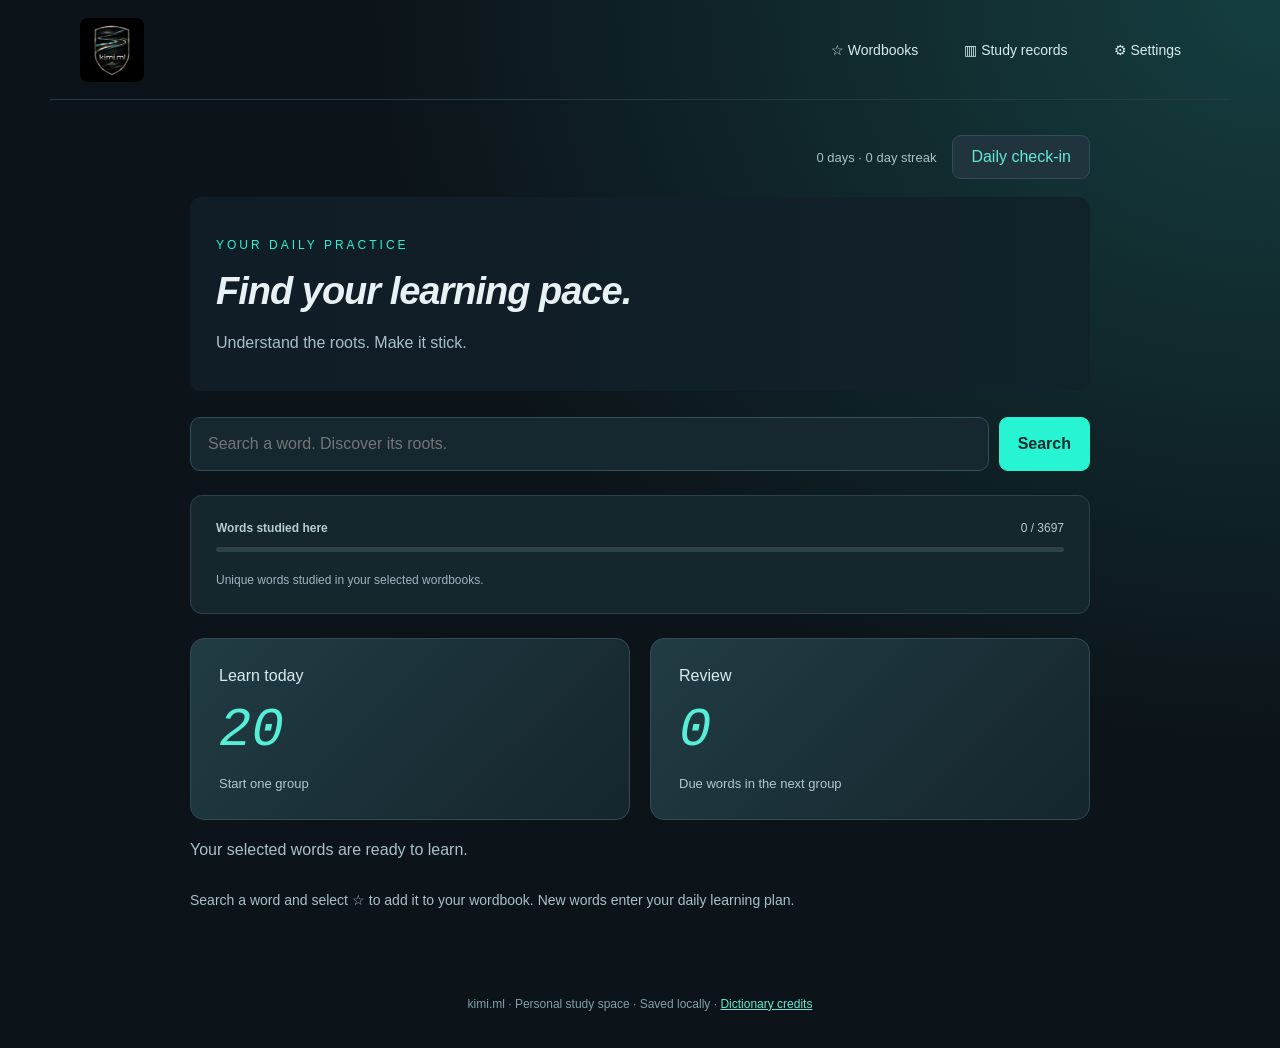
==== index.html @ d9953879 "Launch IELTS-kimi with browser-local study records and public IELTS vocabulary" ====
<!doctype html><html lang="en"><head><meta charset="utf-8"><meta name="viewport" content="width=device-width,initial-scale=1"><title>IELTS-kimi · Daily English Practice</title><link rel="icon" type="image/png" href="logo-shield.png?v=black-gold-2"><link rel="apple-touch-icon" href="logo-shield.png?v=black-gold-2"><link rel="stylesheet" href="app.css"></head><body><header><button id="home" class="brand" aria-label="Home"><img src="logo-shield.png?v=black-gold-2" alt="kimi.ml — Spa circuit and chip shield"></button><nav><button data-page="words">☆ <span>Wordbooks</span></button><button data-page="records">▥ <span>Study records</span></button><button data-page="settings" aria-label="Study settings">⚙ <span>Settings</span></button></nav></header><main><section id="today" class="page"><div class="check-in-bar"><span id="checkInSummary" class="muted"></span><button id="dailyCheckIn" type="button">Daily check-in</button></div><div class="hero"><p class="eyebrow">YOUR DAILY PRACTICE</p><h1>Find your learning pace.</h1><p>Understand the roots. Make it stick.</p></div><form id="searchForm"><input id="query" type="search" placeholder="Search a word. Discover its roots." aria-label="Search dictionary" required maxlength="80"><button class="primary">Search</button></form><div id="suggestions"></div><div class="progress-panel"><div id="newProgressWrap"><div class="new-progress-label"><b>Words studied here</b><span id="newProgressLabel"></span></div><progress id="newProgress" max="1" value="0"></progress></div><small>Unique words studied in your selected wordbooks.</small></div><div class="daily"><button id="learn"><span>Learn today</span><strong id="learnCount">—</strong><small>Start one group</small></button><button id="review"><span>Review</span><strong id="reviewCount">—</strong><small>Due words in the next group</small></button></div><p id="nextDue" class="muted"></p><p class="tip">Search a word and select ☆ to add it to your wordbook. New words enter your daily learning plan.</p></section><section id="words" class="page" hidden><div class="wordbooks-heading"><h1>Wordbooks</h1><button id="closeWordbooks" class="close-study" type="button" aria-label="Close wordbooks and return to Today" title="Close (Esc)">×</button></div><div class="wordbook-actions"><button id="openCreateBook" type="button" aria-expanded="false" aria-controls="createBookForm">Create wordbook</button><button id="openWordbooks" type="button" aria-expanded="false" aria-controls="wordBooks">My wordbooks</button></div><form id="createBookForm" class="create-book" hidden><input id="newBookName" placeholder="New wordbook name" aria-label="New wordbook name" maxlength="60" required><button id="createBook" class="primary" type="submit">Create</button></form><p id="bookStatus" role="status"></p><div id="wordBooks" hidden class="book-selectors" aria-label="Filter wordbooks"></div><input id="wordFilter" placeholder="Filter your saved words" aria-label="Filter saved words"><div class="wordbook-controls"><span id="wordRange" role="status"></span><label>Per page <select id="wordPageSize" aria-label="Words per page"><option value="10">10</option><option value="20" selected>20</option></select></label></div><div id="wordSuggestions" aria-live="polite"></div><div id="wordList"></div><nav id="wordPagination" class="pagination" aria-label="Wordbook pages"></nav><details><summary>Offline dictionary</summary><p id="offlineStatus"></p><p id="offlineMissing" class="muted"></p></details><details id="addWordsPanel"><summary>Add words to a wordbook</summary><label>Wordbook<select id="importBook" aria-label="Destination wordbook"></select></label><p>Choose a wordbook and enter one word per line. Existing learning progress is shared across wordbooks.</p><textarea id="importText" placeholder="infinite&#10;transport"></textarea><button id="importWords" class="primary">Add words</button><p id="importStatus"></p></details></section><section id="records" class="page" hidden><div class="wordbooks-heading"><h1>Study records</h1><button id="closeRecords" class="close-study" type="button" aria-label="Close study records and return to Today" title="Close (Esc)">×</button></div><div class="metrics"><div><small>Words learned</small><strong id="lifetimeWords"></strong></div><div><small>Total study time</small><strong id="lifetimeTime"></strong></div><div><small>Words studied here</small><strong id="newLearned"></strong></div><div><small>Current streak</small><strong id="streak"></strong></div></div><h2>Check-ins</h2><div class="metrics"><div><small>Total check-in days</small><strong id="checkInTotal"></strong></div><div><small>Current check-in streak</small><strong id="checkInStreak"></strong></div><div><small>Longest check-in streak</small><strong id="checkInBest"></strong></div><div><small>Study time here</small><strong id="localStudyTime"></strong></div></div><div class="calendar-nav"><button id="prevMonth">Previous</button><b id="month"></b><button id="nextMonth">Next</button></div><div id="calendar"></div><div id="dayDetail"></div><details hidden><summary>Imported history</summary><div class="progress-panel"><div><b>Bubei progress snapshot</b><span id="progressLabel"></span></div><progress id="progress" max="12907" value="6904"></progress><small id="migrationNote"></small></div><p id="historical"></p><p>Historical daily events and review dates were not present in the screenshots. They have not been invented.</p></details></section><section id="settings" class="page" hidden><div class="wordbooks-heading"><h1>Study settings</h1><button id="closeSettings" class="close-study" type="button" aria-label="Close study settings and return to Today" title="Close (Esc)">×</button></div><label>New words per group<select id="newLimit"><option>10</option><option>20</option><option>30</option></select></label><label>Reviews per group<select id="reviewLimit"><option>20</option><option>40</option><option>60</option></select></label><label>Pronunciation<select id="accent"><option value="en-US">American English</option><option value="en-GB">British English</option></select></label><label>Automatically pronounce words<input type="checkbox" id="autoSpeak"></label><details id="aiIntegration"><summary>AI assistance <span class="muted">· Not connected</span></summary><p>Connect an online AI service here in a future update for word-root explanations, memory tips, and example sentences.</p><p class="muted">This is a reserved integration entry. Provider and API key setup are not available yet. No AI requests are sent.</p></details><div class="backup"><h3>Your records are saved in this browser.</h3><p id="saveStatus" role="status">Connecting…</p><button id="retry">Retry save</button> <button id="export">Download backup</button> <button id="restore">Restore backup</button><input type="file" id="restoreFile" accept=".json" hidden></div><details><summary>How reviews work</summary><p>Recall before revealing. Reviews use calendar days: Forgot → tomorrow; Unsure → 2 days; Remembered → 3 days initially, then 6 days and progressively longer intervals (up to 365 days). Forgot resets the interval and reduces future growth; Unsure brings the word back in 2 days. This is a day-based SM-2 adaptation, not Bubei’s proprietary algorithm.</p><p>Overdue learning steps come first, followed by overdue reviews. A new group is available each day while unstudied words remain. Unfinished groups resume on the same day. You can continue with additional groups after finishing. Due reviews remain available separately.</p><a href="https://super-memory.com/english/ol/sm2.htm" target="_blank" rel="noopener">SuperMemo SM-2 specification</a> · <a href="https://docs.ankiweb.net/deck-options.html" target="_blank" rel="noopener">Anki learning steps</a> · <a href="https://www.psychologicalscience.org/publications/journals/pspi/learning-techniques.html" target="_blank" rel="noopener">Research on spaced retrieval</a></details></section><section id="study" class="page" hidden><div class="study-top"><span id="sessionCount"></span></div><progress id="groupProgress" max="1" value="0" hidden aria-label="Current group progress"></progress><form id="resultSearch" hidden><input id="resultQuery" type="search" aria-label="Search another word" required maxlength="80"><button class="primary">Search</button></form><div class="study-panel"><button id="exit" class="close-study" type="button" aria-label="Close and return to Today" title="Close (Esc)">×</button><div id="studyEmpty" hidden></div><div id="definitionActions" hidden><button id="retryDefinition">Retry</button> <button id="skipDefinition">Skip for now</button></div><button id="nextGroup" class="primary" hidden>Learn another group</button><article id="card"><div class="wordheading"><h1 id="word"></h1><button id="sound" aria-label="Pronounce word">♫</button><button id="star" aria-label="Save word" aria-pressed="false">☆</button></div><div class="pronunciation-choice"><label for="wordAccent">Pronunciation</label><select id="wordAccent"><option value="en-US">American English</option><option value="en-GB">British English</option></select></div><p id="phonetic"></p><button id="reveal" class="primary">Recall, then reveal</button><div id="answer"><p id="meaning"></p><button id="toggleChinese" aria-expanded="false">Show Chinese</button><p id="chineseMeaning" lang="zh-CN" hidden></p><div id="partsLegend" class="legend"><span>Prefix</span><span>Root</span><span>Suffix</span></div><div id="parts"></div><h3 id="originTitle" hidden>Word origin</h3><p id="origin" class="muted"></p><a id="etymologySource" target="_blank" rel="noopener" hidden>Etymology source</a><a id="exampleSource" target="_blank" rel="noopener" hidden>Example source</a><p id="exampleSense" class="muted" hidden></p><div id="exampleRow" hidden><p id="example"></p><button id="readExample" type="button" aria-label="Read example aloud">♫ Listen</button></div></div><div id="ratings"><button data-grade="again">Forgot</button><button data-grade="hard">Unsure</button><button data-grade="good">Remembered</button></div><p id="studyHint" class="muted"></p></article></div></section><p id="notice" role="status"></p></main><dialog id="saveBookDialog" aria-labelledby="saveBookTitle"><button id="closeSaveBooks" class="close-study" type="button" aria-label="Close">×</button><h2 id="saveBookTitle">Save to wordbooks</h2><p id="saveBookWord"></p><div id="saveBookOptions"></div><p id="saveBookStatus" role="status"></p><button id="saveBookConfirm" class="primary" type="button">Save</button></dialog><footer>kimi.ml · Personal study space · Saved locally · <a href="./sources.html">Dictionary credits</a></footer><script src="scheduler.js"></script><script src="./browser-store.js"></script><script src="client.js"></script></body></html>
---- app.css ----
*{box-sizing:border-box}html{color-scheme:dark}body{margin:0;background:radial-gradient(ellipse at 100% 0,#153e40,transparent 50%),#0c1419;color:#e8f1f3;font:16px -apple-system,BlinkMacSystemFont,'Segoe UI',sans-serif;min-height:100vh}button,input,select,textarea{font:inherit}button{cursor:pointer;background:#20343e;color:#d8ebee;border:1px solid #324c56;border-radius:9px;padding:12px 18px}button:hover{background:#294751}button:disabled{opacity:.5;cursor:wait}button:focus-visible,input:focus-visible,select:focus-visible,a:focus-visible{outline:2px solid #27f4d2;outline-offset:3px}[hidden]{display:none!important}header{max-width:1180px;margin:auto;height:100px;display:flex;justify-content:space-between;align-items:center;padding:0 30px;border-bottom:1px solid #253b43}.brand{display:flex;align-items:center;gap:12px;background:none;border:0;padding:0;font-size:28px;font-style:italic}.brand img{width:64px;height:64px;object-fit:contain;border-radius:8px;flex:none}nav{display:flex;gap:8px}nav button{background:transparent;border-color:transparent;font-size:14px}nav button.selected{color:#27f4d2;background:#27f4d20e}main{max-width:960px;margin:auto;padding:35px 30px}.hero{padding:25px 0 30px;position:relative}.eyebrow{letter-spacing:3px;font-size:12px;color:#27f4d2}h1{font-size:38px;letter-spacing:-1px;margin:14px 0;font-style:italic}p{line-height:1.75}.hero>p:last-child,.muted,.tip{color:#a8c0c8}.hero:after{content:'';position:absolute;right:10px;top:35px;width:100px;height:100px;border-right:8px solid #27f4d2;border-bottom:8px solid #27f4d2;transform:skew(-20deg);opacity:.12;pointer-events:none}#searchForm{display:flex;gap:10px;margin:0 0 20px}input[type=search],#wordFilter,textarea{background:#17272f;border:1px solid #34505a;border-radius:10px;padding:17px;color:#e9f3f4;min-width:0;width:100%}.primary{background:#27f4d2;color:#052b2d;font-weight:650;border-color:#27f4d2}.primary:hover{background:#7fffe8}.progress-panel{padding:25px;background:#15262d;border:1px solid #2b424c;border-radius:12px;margin:24px 0}.progress-panel>div{display:flex;justify-content:space-between;gap:20px;font-size:14px}progress{width:100%;height:8px;margin:18px 0;accent-color:#27f4d2;border:0;border-radius:8px}progress::-webkit-progress-bar{background:#2b4247;border-radius:8px}progress::-webkit-progress-value{background:#27f4d2;border-radius:8px}.progress-panel small{font-size:12px;color:#9bb7bf}.daily{display:grid;grid-template-columns:1fr 1fr;gap:20px}.daily button{text-align:left;background:linear-gradient(135deg,#213c43,#15252d);padding:28px;border-radius:14px}.daily span,.daily strong,.daily small{display:block}.daily strong{font:italic 54px ui-monospace,monospace;color:#56eed7;margin:15px 0}.daily small{font-size:13px;color:#b1c9ce}.tip{font-size:14px;margin-top:24px}footer{text-align:center;font-size:12px;color:#809fa8;padding:35px}.metrics{display:grid;grid-template-columns:repeat(4,1fr);gap:10px;margin:25px 0}.metrics>div{padding:18px;background:#182b34;border-radius:10px}.metrics strong{display:block;font-size:27px;margin-top:12px;color:#39e9cf}.metrics small{font-size:12px;color:#acc6cd}.calendar-nav{display:flex;justify-content:space-between;align-items:center;margin-top:30px}#calendar{display:grid;grid-template-columns:repeat(7,1fr);gap:10px;margin:25px 0}#calendar>span{text-align:center;color:#96b4bc;font-size:12px}#calendar button{padding:14px 4px}.studied{background:#27f4d2;color:#062e2d}.current-day{outline:1px solid #27f4d2}details{padding:20px;background:#14262e;border:1px solid #28434c;border-radius:12px;margin:25px 0}summary{cursor:pointer}details p,details a{font-size:14px}a{color:#63e9d4}label{display:flex;justify-content:space-between;align-items:center;padding:24px 0;border-bottom:1px solid #30434d;gap:20px}select{padding:10px;background:#182b34;border:1px solid #38545e;border-radius:6px}.backup{margin:30px 0}#saveStatus,#notice{color:#6ef0db;font-size:14px}textarea{height:150px;margin:15px 0}.wordrow{display:flex;justify-content:space-between;gap:15px;align-items:center;border-bottom:1px solid #2a414b;padding:17px 0}.wordrow .name{flex:1;text-align:left;background:transparent;border:0}.wordrow small{color:#9fbac2;display:block;font-size:12px;margin-top:5px}.star{color:#54efd5;font-size:24px;background:none;border:0}.study-top{display:flex;justify-content:space-between;align-items:center;color:#a5c3cb;font-size:14px}#card{margin:25px 0;background:#172830;border:1px solid #35515a;border-top:3px solid #27f4d2;border-radius:12px;padding:32px}.wordheading{display:flex;justify-content:center;align-items:center;gap:16px}.wordheading h1{font:52px Georgia,serif;font-style:normal;overflow-wrap:anywhere}.wordheading button{padding:8px 12px}#star[aria-pressed=true]{color:#27f4d2}#phonetic{text-align:center;color:#9ebcc4}#meaning{white-space:pre-line;line-height:1.8}#parts{display:flex;flex-wrap:wrap;gap:12px}.part{flex:1;min-width:125px;border-radius:10px;padding:20px}.part b{font:30px Georgia,serif}.part p{font-size:14px}.pink{background:#4c3045;color:#ffbbd5}.blue{background:#28485f;color:#b9ddff}.green{background:#195447;color:#b3f5d7}.legend{display:flex;gap:20px;font-size:12px;margin:25px 0 14px;color:#bdcdd2}.legend span:nth-child(1){color:#ffbbd5}.legend span:nth-child(2){color:#b9ddff}.legend span:nth-child(3){color:#b3f5d7}#origin{font-size:14px;border-left:2px solid #27f4d2;padding-left:14px}#example{font:20px/1.6 Georgia,serif}#source{color:#8eafb8;font-size:12px}#ratings{display:flex;gap:10px;margin-top:25px;position:sticky;bottom:0;padding:12px 0;background:#172830}#ratings button{flex:1}#ratings button:last-child{background:#27f4d2;color:#0b2d31}#ratings small{display:block;font-size:12px;margin-top:7px}#studyHint{font-size:13px}#studyEmpty{padding:35px 0}#suggestions button{margin:0 6px 8px 0;padding:8px 13px;font-size:14px}@media(max-width:650px){header{height:80px;padding:0 16px}.brand{font-size:23px}.brand img{width:44px;height:44px}nav{gap:0}nav button{padding:8px;font-size:12px}main{padding:20px 16px}h1{font-size:29px}.daily{gap:12px}.daily button{padding:20px}.daily strong{font-size:42px}.metrics{grid-template-columns:1fr 1fr}.wordheading h1{font-size:36px}#card{padding:22px 16px}.wordheading{gap:8px}#ratings button{padding:12px 6px;font-size:13px}.calendar-nav button{font-size:12px;padding:8px}#calendar{gap:6px}.progress-panel>div{flex-direction:column;gap:5px}}
.new-progress-label{display:flex;justify-content:space-between;font-size:12px;color:#b5cdd1}.new-progress-label+progress{height:5px;margin:12px 0 18px}#newProgressWrap{display:block!important}#newProgressWrap[hidden]{display:none!important}
.hero{isolation:isolate;border-radius:12px;overflow:hidden;padding:26px;margin-bottom:26px;background:#12232c}.hero:before{content:'';position:absolute;inset:0;z-index:-1;background:linear-gradient(90deg,#101d26f5 5%,#101d26d9 42%,#101d2630),url('https://images.ctfassets.net/1fvlg6xqnm65/7BzK4o3lcMUyHcgLd9KZUO/05d774510a98fdb134182cd5fd66915b/Image1.JPG?fm=webp&q=75&w=1200') center 58%/cover}.hero:after{display:none}.hero p{margin-bottom:8px}

#resultSearch{display:flex;gap:12px;margin:24px 0}#resultSearch[hidden]{display:none}#resultQuery{flex:1;min-width:0}#meaning,#chineseMeaning{white-space:pre-line}#toggleChinese{font-size:.85rem;padding:6px 12px}#studyEmpty{padding:32px;border:1px solid #30434a;border-radius:16px}

.study-panel{position:relative;margin:25px 0}
.study-panel #card{margin:0;padding-top:64px}
.study-panel #studyEmpty{padding:64px 32px 32px}
.close-study{position:absolute;top:12px;right:12px;z-index:2;width:40px;height:40px;display:grid;place-items:center;padding:0;border:0;border-radius:50%;background:transparent;color:#afc4c9;font-size:28px;line-height:1;cursor:pointer}
.close-study:hover{background:#2a4148;color:#63edcf}
.close-study:focus-visible{outline:2px solid #63edcf;outline-offset:3px}

.wordbook-controls{display:flex;justify-content:space-between;align-items:center;gap:16px;margin:18px 0;color:#afc4c9;font-size:14px}.wordbook-controls label{display:flex;align-items:center;gap:10px;margin:0}.wordbook-controls select{width:auto;padding:8px 12px}.pagination{display:flex;justify-content:center;align-items:center;flex-wrap:wrap;gap:8px;margin:24px 0}.pagination button{min-width:40px;padding:10px 14px}.pagination button[aria-current="page"]{background:#63edcf;color:#102326}.pagination button:disabled{opacity:.35;cursor:default}

.book-selectors{display:flex;gap:12px;flex-wrap:wrap;align-items:center;margin:22px 0}.book-selectors label{display:flex;align-items:center;gap:8px;margin:0;padding:10px 14px;border:1px solid #30434a;border-radius:10px;font-size:14px}.book-selectors input{width:18px;height:18px;accent-color:#63edcf}.book-selectors small{color:#afc4c9}

.create-book{display:flex;gap:12px;align-items:center;margin:20px 0}.create-book input{flex:1;min-width:0}.create-book button{white-space:nowrap}@media(max-width:600px){.create-book{flex-wrap:wrap}.create-book input{flex-basis:100%}}

.wordbook-actions{display:flex;flex-wrap:wrap;gap:12px;margin:20px 0}.wordbook-actions button[aria-expanded="true"]{background:#243e40;color:#63edcf}.create-book[hidden],.book-selectors[hidden]{display:none!important}#wordBooks{max-height:320px;overflow-y:auto;align-content:flex-start}#newBookName{padding:14px 18px;border:1px solid #30434a;border-radius:12px;background:#18252b;color:#e1ecef}

#saveBookDialog{position:fixed;width:min(440px,calc(100% - 32px));box-sizing:border-box;padding:28px;border:1px solid #30434a;border-radius:18px;background:#18252b;color:#e1ecef}#saveBookDialog::backdrop{background:#0009}#saveBookOptions{display:grid;gap:12px;max-height:45vh;overflow:auto;margin:22px 0}#saveBookOptions label{display:flex;align-items:center;gap:12px;margin:0}#saveBookOptions input{width:18px;height:18px;accent-color:#63edcf}#wordSuggestions button{margin:4px;padding:6px 12px}#wordSuggestions{color:#afc4c9}

.wordbooks-heading{display:flex;align-items:center;justify-content:space-between;gap:20px}.wordbooks-heading .close-study{position:static;flex-shrink:0}

.pronunciation-choice{display:flex;justify-content:center;align-items:center;gap:12px;flex-wrap:wrap;margin:12px 0}.pronunciation-choice label{padding:0;border:0;color:#a8c0c8;font-size:14px}#exampleRow{display:flex;align-items:center;gap:16px;flex-wrap:wrap}#exampleRow p{flex:1;min-width:180px}#readExample{white-space:nowrap}

.check-in-bar{display:flex;align-items:center;justify-content:flex-end;gap:16px;margin-bottom:18px}.check-in-bar span{font-size:13px}#dailyCheckIn{color:#63e9d4}.checked-in{box-shadow:inset 0 0 0 2px #63e9d4}#origin{white-space:pre-line}#exampleSource,#etymologySource{font-size:12px}#originTitle{font-size:16px;margin-top:24px}
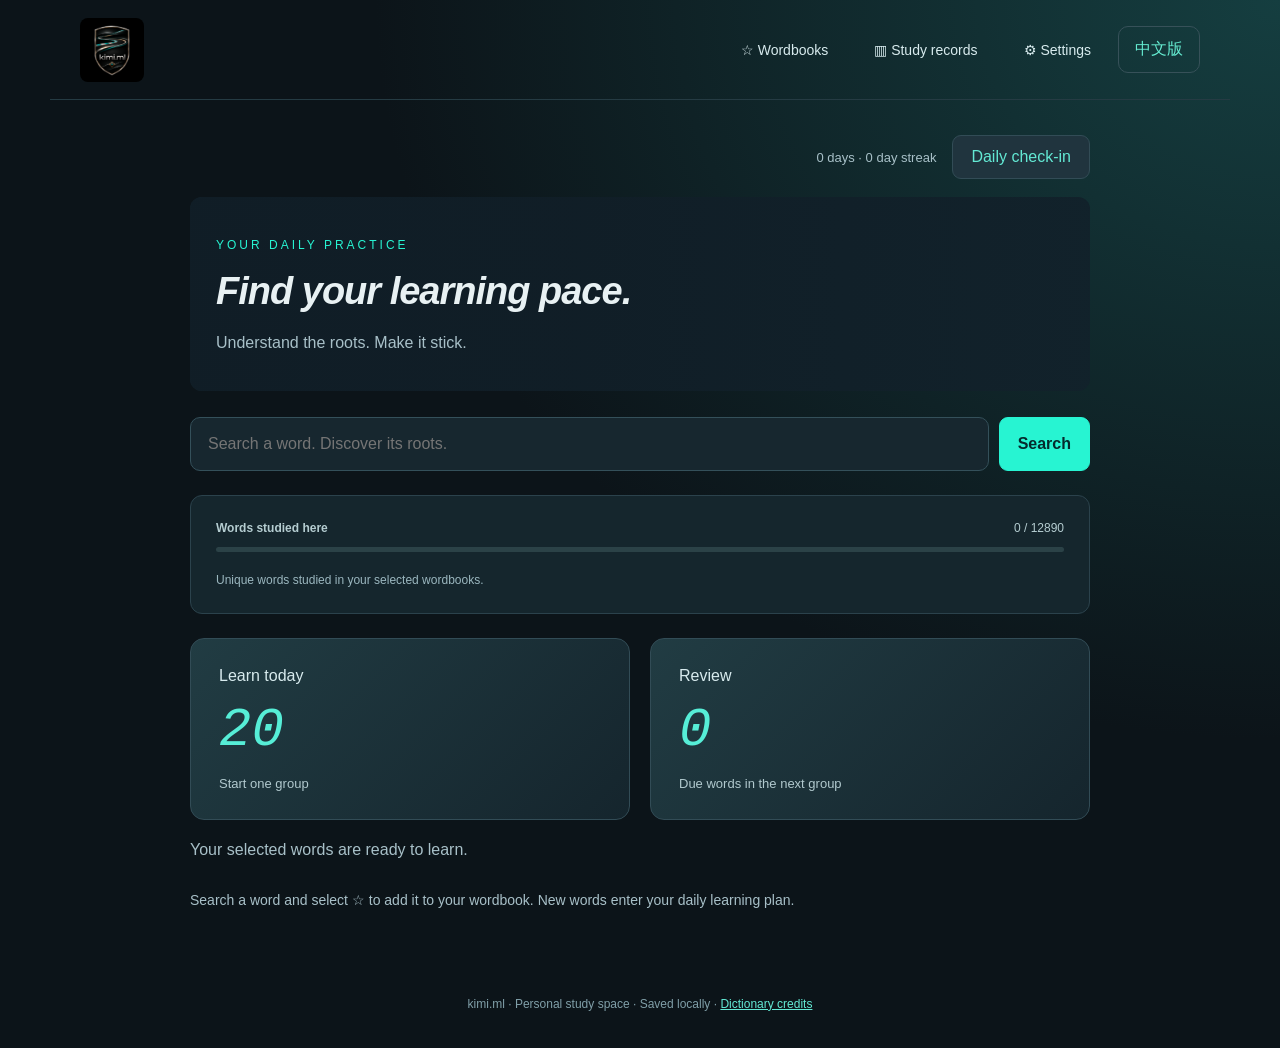
==== commit b0a31474: "Add Chinese interface and matching bilingual app entrances" ====
--- a/index.html
+++ b/index.html
@@ -1 +1 @@
-<!doctype html><html lang="en"><head><meta charset="utf-8"><meta name="viewport" content="width=device-width,initial-scale=1"><title>IELTS-kimi · Daily English Practice</title><link rel="icon" type="image/png" href="logo-shield.png?v=black-gold-2"><link rel="apple-touch-icon" href="logo-shield.png?v=black-gold-2"><link rel="stylesheet" href="app.css"></head><body><header><button id="home" class="brand" aria-label="Home"><img src="logo-shield.png?v=black-gold-2" alt="kimi.ml — Spa circuit and chip shield"></button><nav><button data-page="words">☆ <span>Wordbooks</span></button><button data-page="records">▥ <span>Study records</span></button><button data-page="settings" aria-label="Study settings">⚙ <span>Settings</span></button></nav></header><main><section id="today" class="page"><div class="check-in-bar"><span id="checkInSummary" class="muted"></span><button id="dailyCheckIn" type="button">Daily check-in</button></div><div class="hero"><p class="eyebrow">YOUR DAILY PRACTICE</p><h1>Find your learning pace.</h1><p>Understand the roots. Make it stick.</p></div><form id="searchForm"><input id="query" type="search" placeholder="Search a word. Discover its roots." aria-label="Search dictionary" required maxlength="80"><button class="primary">Search</button></form><div id="suggestions"></div><div class="progress-panel"><div id="newProgressWrap"><div class="new-progress-label"><b>Words studied here</b><span id="newProgressLabel"></span></div><progress id="newProgress" max="1" value="0"></progress></div><small>Unique words studied in your selected wordbooks.</small></div><div class="daily"><button id="learn"><span>Learn today</span><strong id="learnCount">—</strong><small>Start one group</small></button><button id="review"><span>Review</span><strong id="reviewCount">—</strong><small>Due words in the next group</small></button></div><p id="nextDue" class="muted"></p><p class="tip">Search a word and select ☆ to add it to your wordbook. New words enter your daily learning plan.</p></section><section id="words" class="page" hidden><div class="wordbooks-heading"><h1>Wordbooks</h1><button id="closeWordbooks" class="close-study" type="button" aria-label="Close wordbooks and return to Today" title="Close (Esc)">×</button></div><div class="wordbook-actions"><button id="openCreateBook" type="button" aria-expanded="false" aria-controls="createBookForm">Create wordbook</button><button id="openWordbooks" type="button" aria-expanded="false" aria-controls="wordBooks">My wordbooks</button></div><form id="createBookForm" class="create-book" hidden><input id="newBookName" placeholder="New wordbook name" aria-label="New wordbook name" maxlength="60" required><button id="createBook" class="primary" type="submit">Create</button></form><p id="bookStatus" role="status"></p><div id="wordBooks" hidden class="book-selectors" aria-label="Filter wordbooks"></div><input id="wordFilter" placeholder="Filter your saved words" aria-label="Filter saved words"><div class="wordbook-controls"><span id="wordRange" role="status"></span><label>Per page <select id="wordPageSize" aria-label="Words per page"><option value="10">10</option><option value="20" selected>20</option></select></label></div><div id="wordSuggestions" aria-live="polite"></div><div id="wordList"></div><nav id="wordPagination" class="pagination" aria-label="Wordbook pages"></nav><details><summary>Offline dictionary</summary><p id="offlineStatus"></p><p id="offlineMissing" class="muted"></p></details><details id="addWordsPanel"><summary>Add words to a wordbook</summary><label>Wordbook<select id="importBook" aria-label="Destination wordbook"></select></label><p>Choose a wordbook and enter one word per line. Existing learning progress is shared across wordbooks.</p><textarea id="importText" placeholder="infinite&#10;transport"></textarea><button id="importWords" class="primary">Add words</button><p id="importStatus"></p></details></section><section id="records" class="page" hidden><div class="wordbooks-heading"><h1>Study records</h1><button id="closeRecords" class="close-study" type="button" aria-label="Close study records and return to Today" title="Close (Esc)">×</button></div><div class="metrics"><div><small>Words learned</small><strong id="lifetimeWords"></strong></div><div><small>Total study time</small><strong id="lifetimeTime"></strong></div><div><small>Words studied here</small><strong id="newLearned"></strong></div><div><small>Current streak</small><strong id="streak"></strong></div></div><h2>Check-ins</h2><div class="metrics"><div><small>Total check-in days</small><strong id="checkInTotal"></strong></div><div><small>Current check-in streak</small><strong id="checkInStreak"></strong></div><div><small>Longest check-in streak</small><strong id="checkInBest"></strong></div><div><small>Study time here</small><strong id="localStudyTime"></strong></div></div><div class="calendar-nav"><button id="prevMonth">Previous</button><b id="month"></b><button id="nextMonth">Next</button></div><div id="calendar"></div><div id="dayDetail"></div><details hidden><summary>Imported history</summary><div class="progress-panel"><div><b>Bubei progress snapshot</b><span id="progressLabel"></span></div><progress id="progress" max="12907" value="6904"></progress><small id="migrationNote"></small></div><p id="historical"></p><p>Historical daily events and review dates were not present in the screenshots. They have not been invented.</p></details></section><section id="settings" class="page" hidden><div class="wordbooks-heading"><h1>Study settings</h1><button id="closeSettings" class="close-study" type="button" aria-label="Close study settings and return to Today" title="Close (Esc)">×</button></div><label>New words per group<select id="newLimit"><option>10</option><option>20</option><option>30</option></select></label><label>Reviews per group<select id="reviewLimit"><option>20</option><option>40</option><option>60</option></select></label><label>Pronunciation<select id="accent"><option value="en-US">American English</option><option value="en-GB">British English</option></select></label><label>Automatically pronounce words<input type="checkbox" id="autoSpeak"></label><details id="aiIntegration"><summary>AI assistance <span class="muted">· Not connected</span></summary><p>Connect an online AI service here in a future update for word-root explanations, memory tips, and example sentences.</p><p class="muted">This is a reserved integration entry. Provider and API key setup are not available yet. No AI requests are sent.</p></details><div class="backup"><h3>Your records are saved in this browser.</h3><p id="saveStatus" role="status">Connecting…</p><button id="retry">Retry save</button> <button id="export">Download backup</button> <button id="restore">Restore backup</button><input type="file" id="restoreFile" accept=".json" hidden></div><details><summary>How reviews work</summary><p>Recall before revealing. Reviews use calendar days: Forgot → tomorrow; Unsure → 2 days; Remembered → 3 days initially, then 6 days and progressively longer intervals (up to 365 days). Forgot resets the interval and reduces future growth; Unsure brings the word back in 2 days. This is a day-based SM-2 adaptation, not Bubei’s proprietary algorithm.</p><p>Overdue learning steps come first, followed by overdue reviews. A new group is available each day while unstudied words remain. Unfinished groups resume on the same day. You can continue with additional groups after finishing. Due reviews remain available separately.</p><a href="https://super-memory.com/english/ol/sm2.htm" target="_blank" rel="noopener">SuperMemo SM-2 specification</a> · <a href="https://docs.ankiweb.net/deck-options.html" target="_blank" rel="noopener">Anki learning steps</a> · <a href="https://www.psychologicalscience.org/publications/journals/pspi/learning-techniques.html" target="_blank" rel="noopener">Research on spaced retrieval</a></details></section><section id="study" class="page" hidden><div class="study-top"><span id="sessionCount"></span></div><progress id="groupProgress" max="1" value="0" hidden aria-label="Current group progress"></progress><form id="resultSearch" hidden><input id="resultQuery" type="search" aria-label="Search another word" required maxlength="80"><button class="primary">Search</button></form><div class="study-panel"><button id="exit" class="close-study" type="button" aria-label="Close and return to Today" title="Close (Esc)">×</button><div id="studyEmpty" hidden></div><div id="definitionActions" hidden><button id="retryDefinition">Retry</button> <button id="skipDefinition">Skip for now</button></div><button id="nextGroup" class="primary" hidden>Learn another group</button><article id="card"><div class="wordheading"><h1 id="word"></h1><button id="sound" aria-label="Pronounce word">♫</button><button id="star" aria-label="Save word" aria-pressed="false">☆</button></div><div class="pronunciation-choice"><label for="wordAccent">Pronunciation</label><select id="wordAccent"><option value="en-US">American English</option><option value="en-GB">British English</option></select></div><p id="phonetic"></p><button id="reveal" class="primary">Recall, then reveal</button><div id="answer"><p id="meaning"></p><button id="toggleChinese" aria-expanded="false">Show Chinese</button><p id="chineseMeaning" lang="zh-CN" hidden></p><div id="partsLegend" class="legend"><span>Prefix</span><span>Root</span><span>Suffix</span></div><div id="parts"></div><h3 id="originTitle" hidden>Word origin</h3><p id="origin" class="muted"></p><a id="etymologySource" target="_blank" rel="noopener" hidden>Etymology source</a><a id="exampleSource" target="_blank" rel="noopener" hidden>Example source</a><p id="exampleSense" class="muted" hidden></p><div id="exampleRow" hidden><p id="example"></p><button id="readExample" type="button" aria-label="Read example aloud">♫ Listen</button></div></div><div id="ratings"><button data-grade="again">Forgot</button><button data-grade="hard">Unsure</button><button data-grade="good">Remembered</button></div><p id="studyHint" class="muted"></p></article></div></section><p id="notice" role="status"></p></main><dialog id="saveBookDialog" aria-labelledby="saveBookTitle"><button id="closeSaveBooks" class="close-study" type="button" aria-label="Close">×</button><h2 id="saveBookTitle">Save to wordbooks</h2><p id="saveBookWord"></p><div id="saveBookOptions"></div><p id="saveBookStatus" role="status"></p><button id="saveBookConfirm" class="primary" type="button">Save</button></dialog><footer>kimi.ml · Personal study space · Saved locally · <a href="./sources.html">Dictionary credits</a></footer><script src="scheduler.js"></script><script src="./browser-store.js"></script><script src="client.js"></script></body></html>
+<!doctype html><html lang="en"><head><meta charset="utf-8"><meta name="viewport" content="width=device-width,initial-scale=1"><title>IELTS-kimi · Daily English Practice</title><link rel="icon" type="image/png" href="logo-shield.png?v=black-gold-2"><link rel="apple-touch-icon" href="logo-shield.png?v=black-gold-2"><link rel="stylesheet" href="app.css"></head><body><header><button id="home" class="brand" aria-label="Home"><img src="logo-shield.png?v=black-gold-2" alt="kimi.ml — Spa circuit and chip shield"></button><nav><button data-page="words">☆ <span>Wordbooks</span></button><button data-page="records">▥ <span>Study records</span></button><button data-page="settings" aria-label="Study settings">⚙ <span>Settings</span></button><a href="zh.html" class="language-link" lang="zh-CN">中文版</a></nav></header><main><section id="today" class="page"><div class="check-in-bar"><span id="checkInSummary" class="muted"></span><button id="dailyCheckIn" type="button">Daily check-in</button></div><div class="hero"><p class="eyebrow">YOUR DAILY PRACTICE</p><h1>Find your learning pace.</h1><p>Understand the roots. Make it stick.</p></div><form id="searchForm"><input id="query" type="search" placeholder="Search a word. Discover its roots." aria-label="Search dictionary" required maxlength="80"><button class="primary">Search</button></form><div id="suggestions"></div><div class="progress-panel"><div id="newProgressWrap"><div class="new-progress-label"><b>Words studied here</b><span id="newProgressLabel"></span></div><progress id="newProgress" max="1" value="0"></progress></div><small>Unique words studied in your selected wordbooks.</small></div><div class="daily"><button id="learn"><span>Learn today</span><strong id="learnCount">—</strong><small>Start one group</small></button><button id="review"><span>Review</span><strong id="reviewCount">—</strong><small>Due words in the next group</small></button></div><p id="nextDue" class="muted"></p><p class="tip">Search a word and select ☆ to add it to your wordbook. New words enter your daily learning plan.</p></section><section id="words" class="page" hidden><div class="wordbooks-heading"><h1>Wordbooks</h1><button id="closeWordbooks" class="close-study" type="button" aria-label="Close wordbooks and return to Today" title="Close (Esc)">×</button></div><div class="wordbook-actions"><button id="openCreateBook" type="button" aria-expanded="false" aria-controls="createBookForm">Create wordbook</button><button id="openWordbooks" type="button" aria-expanded="false" aria-controls="wordBooks">My wordbooks</button></div><form id="createBookForm" class="create-book" hidden><input id="newBookName" placeholder="New wordbook name" aria-label="New wordbook name" maxlength="60" required><button id="createBook" class="primary" type="submit">Create</button></form><p id="bookStatus" role="status"></p><div id="wordBooks" hidden class="book-selectors" aria-label="Filter wordbooks"></div><input id="wordFilter" placeholder="Filter your saved words" aria-label="Filter saved words"><div class="wordbook-controls"><span id="wordRange" role="status"></span><label>Per page <select id="wordPageSize" aria-label="Words per page"><option value="10">10</option><option value="20" selected>20</option></select></label></div><div id="wordSuggestions" aria-live="polite"></div><div id="wordList"></div><nav id="wordPagination" class="pagination" aria-label="Wordbook pages"></nav><details><summary>Offline dictionary</summary><p id="offlineStatus"></p><p id="offlineMissing" class="muted"></p></details><details id="addWordsPanel"><summary>Add words to a wordbook</summary><label>Wordbook<select id="importBook" aria-label="Destination wordbook"></select></label><p>Choose a wordbook and enter one word per line. Existing learning progress is shared across wordbooks.</p><textarea id="importText" placeholder="infinite&#10;transport"></textarea><button id="importWords" class="primary">Add words</button><p id="importStatus"></p></details></section><section id="records" class="page" hidden><div class="wordbooks-heading"><h1>Study records</h1><button id="closeRecords" class="close-study" type="button" aria-label="Close study records and return to Today" title="Close (Esc)">×</button></div><div class="metrics"><div><small>Words learned</small><strong id="lifetimeWords"></strong></div><div><small>Total study time</small><strong id="lifetimeTime"></strong></div><div><small>Words studied here</small><strong id="newLearned"></strong></div><div><small>Current streak</small><strong id="streak"></strong></div></div><h2>Check-ins</h2><div class="metrics"><div><small>Total check-in days</small><strong id="checkInTotal"></strong></div><div><small>Current check-in streak</small><strong id="checkInStreak"></strong></div><div><small>Longest check-in streak</small><strong id="checkInBest"></strong></div><div><small>Study time here</small><strong id="localStudyTime"></strong></div></div><div class="calendar-nav"><button id="prevMonth">Previous</button><b id="month"></b><button id="nextMonth">Next</button></div><div id="calendar"></div><div id="dayDetail"></div><details hidden><summary>Imported history</summary><div class="progress-panel"><div><b>Bubei progress snapshot</b><span id="progressLabel"></span></div><progress id="progress" max="12907" value="6904"></progress><small id="migrationNote"></small></div><p id="historical"></p><p>Historical daily events and review dates were not present in the screenshots. They have not been invented.</p></details></section><section id="settings" class="page" hidden><div class="wordbooks-heading"><h1>Study settings</h1><button id="closeSettings" class="close-study" type="button" aria-label="Close study settings and return to Today" title="Close (Esc)">×</button></div><label>New words per group<select id="newLimit"><option>10</option><option>20</option><option>30</option></select></label><label>Reviews per group<select id="reviewLimit"><option>20</option><option>40</option><option>60</option></select></label><label>Pronunciation<select id="accent"><option value="en-US">American English</option><option value="en-GB">British English</option></select></label><label>Automatically pronounce words<input type="checkbox" id="autoSpeak"></label><details id="aiIntegration"><summary>AI assistance <span class="muted">· Not connected</span></summary><p>Connect an online AI service here in a future update for word-root explanations, memory tips, and example sentences.</p><p class="muted">This is a reserved integration entry. Provider and API key setup are not available yet. No AI requests are sent.</p></details><div class="backup"><h3>Your records are saved in this browser.</h3><p id="saveStatus" role="status">Connecting…</p><button id="retry">Retry save</button> <button id="export">Download backup</button> <button id="restore">Restore backup</button><input type="file" id="restoreFile" accept=".json" hidden></div><details><summary>How reviews work</summary><p>Recall before revealing. Reviews use calendar days: Forgot → tomorrow; Unsure → 2 days; Remembered → 3 days initially, then 6 days and progressively longer intervals (up to 365 days). Forgot resets the interval and reduces future growth; Unsure brings the word back in 2 days. This is a day-based SM-2 adaptation, not Bubei’s proprietary algorithm.</p><p>Overdue learning steps come first, followed by overdue reviews. A new group is available each day while unstudied words remain. Unfinished groups resume on the same day. You can continue with additional groups after finishing. Due reviews remain available separately.</p><a href="https://super-memory.com/english/ol/sm2.htm" target="_blank" rel="noopener">SuperMemo SM-2 specification</a> · <a href="https://docs.ankiweb.net/deck-options.html" target="_blank" rel="noopener">Anki learning steps</a> · <a href="https://www.psychologicalscience.org/publications/journals/pspi/learning-techniques.html" target="_blank" rel="noopener">Research on spaced retrieval</a></details></section><section id="study" class="page" hidden><div class="study-top"><span id="sessionCount"></span></div><progress id="groupProgress" max="1" value="0" hidden aria-label="Current group progress"></progress><form id="resultSearch" hidden><input id="resultQuery" type="search" aria-label="Search another word" required maxlength="80"><button class="primary">Search</button></form><div class="study-panel"><button id="exit" class="close-study" type="button" aria-label="Close and return to Today" title="Close (Esc)">×</button><div id="studyEmpty" hidden></div><div id="definitionActions" hidden><button id="retryDefinition">Retry</button> <button id="skipDefinition">Skip for now</button></div><button id="nextGroup" class="primary" hidden>Learn another group</button><article id="card"><div class="wordheading"><h1 id="word"></h1><button id="sound" aria-label="Pronounce word">♫</button><button id="star" aria-label="Save word" aria-pressed="false">☆</button></div><div class="pronunciation-choice"><label for="wordAccent">Pronunciation</label><select id="wordAccent"><option value="en-US">American English</option><option value="en-GB">British English</option></select></div><p id="phonetic"></p><button id="reveal" class="primary">Recall, then reveal</button><div id="answer"><p id="meaning"></p><button id="toggleChinese" aria-expanded="false">Show Chinese</button><p id="chineseMeaning" lang="zh-CN" hidden></p><div id="partsLegend" class="legend"><span>Prefix</span><span>Root</span><span>Suffix</span></div><div id="parts"></div><h3 id="originTitle" hidden>Word origin</h3><p id="origin" class="muted"></p><a id="etymologySource" target="_blank" rel="noopener" hidden>Etymology source</a><a id="exampleSource" target="_blank" rel="noopener" hidden>Example source</a><p id="exampleSense" class="muted" hidden></p><div id="exampleRow" hidden><p id="example"></p><button id="readExample" type="button" aria-label="Read example aloud">♫ Listen</button></div></div><div id="ratings"><button data-grade="again">Forgot</button><button data-grade="hard">Unsure</button><button data-grade="good">Remembered</button></div><p id="studyHint" class="muted"></p></article></div></section><p id="notice" role="status"></p></main><dialog id="saveBookDialog" aria-labelledby="saveBookTitle"><button id="closeSaveBooks" class="close-study" type="button" aria-label="Close">×</button><h2 id="saveBookTitle">Save to wordbooks</h2><p id="saveBookWord"></p><div id="saveBookOptions"></div><p id="saveBookStatus" role="status"></p><button id="saveBookConfirm" class="primary" type="button">Save</button></dialog><footer>kimi.ml · Personal study space · Saved locally · <a href="./sources.html">Dictionary credits</a></footer><script src="scheduler.js"></script><script src="./browser-store.js"></script><script src="client.js"></script></body></html>
--- a/app.css
+++ b/app.css
@@ -26,3 +26,5 @@
 .pronunciation-choice{display:flex;justify-content:center;align-items:center;gap:12px;flex-wrap:wrap;margin:12px 0}.pronunciation-choice label{padding:0;border:0;color:#a8c0c8;font-size:14px}#exampleRow{display:flex;align-items:center;gap:16px;flex-wrap:wrap}#exampleRow p{flex:1;min-width:180px}#readExample{white-space:nowrap}
 
 .check-in-bar{display:flex;align-items:center;justify-content:flex-end;gap:16px;margin-bottom:18px}.check-in-bar span{font-size:13px}#dailyCheckIn{color:#63e9d4}.checked-in{box-shadow:inset 0 0 0 2px #63e9d4}#origin{white-space:pre-line}#exampleSource,#etymologySource{font-size:12px}#originTitle{font-size:16px;margin-top:24px}
+
+.language-link{display:inline-block;color:var(--accent,#65ecd1);padding:12px 16px;border:1px solid #375159;border-radius:10px;text-decoration:none;white-space:nowrap}
